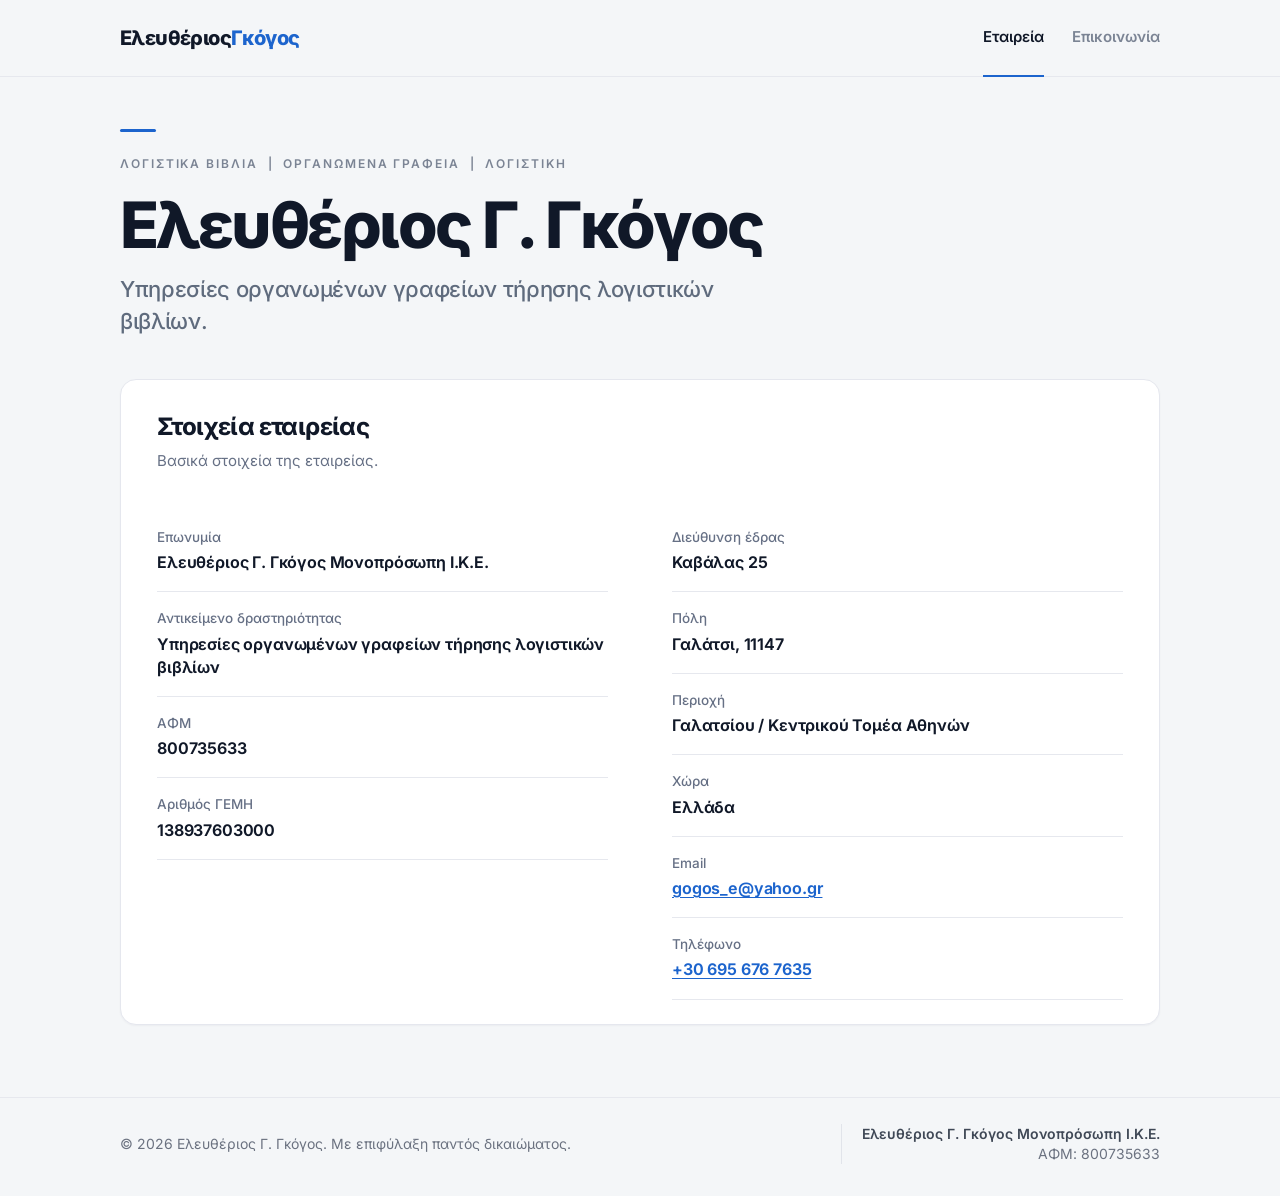
==== index.html @ e9eabc4c "Add the company website for Eleftherios G. Gogos IKE. Publish the company details and contact page a" ====
<!DOCTYPE html>
<html lang="el">
  <head>
    <meta charset="utf-8" />
    <meta name="viewport" content="width=device-width, initial-scale=1" />
    <title>Ελευθέριος Γ. Γκόγος | Μονοπρόσωπη Ι.Κ.Ε.</title>
    <meta
      name="description"
      content="Ελευθέριος Γ. Γκόγος Μονοπρόσωπη Ι.Κ.Ε. Υπηρεσίες οργανωμένων γραφείων τήρησης λογιστικών βιβλίων. Καβάλας 25, Γαλάτσι."
    />
    <meta name="theme-color" content="#f4f6f8" />
    <link rel="icon" href="/favicon.svg" type="image/svg+xml" />
    <link rel="stylesheet" href="/styles.css" />
    <script type="application/ld+json">
      {
        "@context": "https://schema.org",
        "@type": "AccountingService",
        "name": "Ελευθέριος Γ. Γκόγος Μονοπρόσωπη Ι.Κ.Ε.",
        "description": "Υπηρεσίες οργανωμένων γραφείων τήρησης λογιστικών βιβλίων",
        "email": "gogos_e@yahoo.gr",
        "telephone": "+306956767635",
        "taxID": "800735633",
        "address": {
          "@type": "PostalAddress",
          "streetAddress": "Καβάλας 25",
          "addressLocality": "Γαλάτσι",
          "postalCode": "11147",
          "addressRegion": "Κεντρικός Τομέας Αθηνών",
          "addressCountry": "GR"
        },
        "identifier": [
          {
            "@type": "PropertyValue",
            "name": "ΑΦΜ",
            "value": "800735633"
          },
          {
            "@type": "PropertyValue",
            "name": "ΓΕΜΗ",
            "value": "138937603000"
          }
        ]
      }
    </script>
  </head>
  <body>
    <a class="skip" href="#content">Μετάβαση στο περιεχόμενο</a>
    <header class="site-header">
      <div class="container header-inner">
        <a class="logo" href="/">Ελευθέριος <span>Γκόγος</span></a>
        <nav class="nav" aria-label="Κύρια">
          <a href="/" aria-current="page">Εταιρεία</a>
          <a href="/contact">Επικοινωνία</a>
        </nav>
      </div>
    </header>
    <main id="content">
      <div class="container">
        <div class="accent-bar" aria-hidden="true"></div>
        <p class="kicker">Λογιστικά βιβλία &nbsp;|&nbsp; Οργανωμένα γραφεία &nbsp;|&nbsp; Λογιστική</p>
        <h1>Ελευθέριος Γ. Γκόγος</h1>
        <p class="lede">Υπηρεσίες οργανωμένων γραφείων τήρησης λογιστικών βιβλίων.</p>

        <section class="card" aria-labelledby="company-heading">
          <h2 id="company-heading">Στοιχεία εταιρείας</h2>
          <p class="card-intro">Βασικά στοιχεία της εταιρείας.</p>
          <div class="info-grid">
            <dl>
              <div class="info-item">
                <dt>Επωνυμία</dt>
                <dd>Ελευθέριος Γ. Γκόγος Μονοπρόσωπη Ι.Κ.Ε.</dd>
              </div>
              <div class="info-item">
                <dt>Αντικείμενο δραστηριότητας</dt>
                <dd>Υπηρεσίες οργανωμένων γραφείων τήρησης λογιστικών βιβλίων</dd>
              </div>
              <div class="info-item">
                <dt>ΑΦΜ</dt>
                <dd>800735633</dd>
              </div>
              <div class="info-item">
                <dt>Αριθμός ΓΕΜΗ</dt>
                <dd>138937603000</dd>
              </div>
            </dl>
            <dl>
              <div class="info-item">
                <dt>Διεύθυνση έδρας</dt>
                <dd>Καβάλας 25</dd>
              </div>
              <div class="info-item">
                <dt>Πόλη</dt>
                <dd>Γαλάτσι, 11147</dd>
              </div>
              <div class="info-item">
                <dt>Περιοχή</dt>
                <dd>Γαλατσίου / Κεντρικού Τομέα Αθηνών</dd>
              </div>
              <div class="info-item">
                <dt>Χώρα</dt>
                <dd>Ελλάδα</dd>
              </div>
              <div class="info-item">
                <dt>Email</dt>
                <dd><a href="mailto:gogos_e@yahoo.gr">gogos_e@yahoo.gr</a></dd>
              </div>
              <div class="info-item">
                <dt>Τηλέφωνο</dt>
                <dd><a href="tel:+306956767635">+30 695 676 7635</a></dd>
              </div>
            </dl>
          </div>
        </section>
      </div>
    </main>
    <footer class="site-footer">
      <div class="container footer-inner">
        <p class="footer-copy">© 2026 Ελευθέριος Γ. Γκόγος. Με επιφύλαξη παντός δικαιώματος.</p>
        <div class="footer-meta">
          <p>
            <strong>Ελευθέριος Γ. Γκόγος Μονοπρόσωπη Ι.Κ.Ε.</strong>
            ΑΦΜ: 800735633
          </p>
        </div>
      </div>
    </footer>
  </body>
</html>
---- styles.css ----
@font-face {
  font-family: Inter;
  font-style: normal;
  font-weight: 100 900;
  font-display: swap;
  src: url("/fonts/inter-latin.woff2") format("woff2");
  unicode-range: U+0000-00FF, U+0131, U+0152-0153, U+02BB-02BC, U+02C6, U+02DA, U+02DC, U+0304, U+0308, U+0329, U+2000-206F, U+20AC, U+2122, U+2191, U+2193, U+2212, U+2215, U+FEFF, U+FFFD;
}

@font-face {
  font-family: Inter;
  font-style: normal;
  font-weight: 100 900;
  font-display: swap;
  src: url("/fonts/inter-greek.woff2") format("woff2");
  unicode-range: U+0370-0377, U+037A-037F, U+0384-038A, U+038C, U+038E-03A1, U+03A3-03FF;
}

:root {
  --bg: #f4f6f8;
  --ink: #101828;
  --muted: #667085;
  --label: #667085;
  --line: #e6e8ee;
  --accent: #1c64cd;
  --card: #ffffff;
  --max: 1040px;
}

* {
  box-sizing: border-box;
}

html {
  scroll-behavior: smooth;
}

body {
  margin: 0;
  min-height: 100vh;
  display: flex;
  flex-direction: column;
  background: var(--bg);
  color: var(--ink);
  font-family: Inter, "Segoe UI", Roboto, "Helvetica Neue", Arial, sans-serif;
  font-size: 16px;
  line-height: 1.5;
  text-rendering: optimizeLegibility;
}

::selection {
  background: #d6e4fa;
  color: var(--ink);
}

a {
  color: var(--accent);
}

.skip {
  position: absolute;
  left: 16px;
  top: -48px;
  z-index: 20;
  padding: 8px 12px;
  border-radius: 8px;
  background: var(--ink);
  color: #fff;
  text-decoration: none;
}

.skip:focus {
  top: 12px;
}

.container {
  width: min(var(--max), calc(100% - 48px));
  margin-inline: auto;
}

.site-header {
  background: var(--bg);
  border-bottom: 1px solid var(--line);
}

.header-inner {
  display: flex;
  align-items: stretch;
  justify-content: space-between;
  gap: 24px;
  min-height: 76px;
}

.logo {
  display: flex;
  align-items: center;
  color: var(--ink);
  font-size: 20px;
  font-weight: 800;
  letter-spacing: -0.03em;
  text-decoration: none;
  line-height: 1.2;
}

.logo span {
  color: var(--accent);
}

.nav {
  display: flex;
  align-items: stretch;
  gap: 28px;
}

.nav a {
  display: flex;
  align-items: center;
  color: #7b8494;
  font-size: 15px;
  font-weight: 600;
  text-decoration: none;
  border-bottom: 2px solid transparent;
  margin-bottom: -1px;
}

.nav a:hover {
  color: var(--ink);
}

.nav a[aria-current="page"] {
  color: var(--ink);
  border-bottom-color: var(--accent);
}

.nav a:focus-visible,
.logo:focus-visible,
.info-item a:focus-visible,
.text-link:focus-visible {
  outline: 2px solid var(--accent);
  outline-offset: 3px;
  border-radius: 2px;
}

main {
  flex: 1;
  padding: 52px 0 72px;
}

.accent-bar {
  width: 36px;
  height: 3px;
  margin: 0 0 22px;
  border-radius: 999px;
  background: var(--accent);
}

.kicker {
  margin: 0 0 18px;
  color: #7b8494;
  font-size: 12px;
  font-weight: 600;
  letter-spacing: 0.16em;
  line-height: 1.7;
  text-transform: uppercase;
}

h1 {
  margin: 0;
  color: var(--ink);
  font-size: clamp(42px, 5.6vw, 64px);
  font-weight: 800;
  letter-spacing: -0.04em;
  line-height: 1.02;
}

.lede {
  margin: 16px 0 0;
  max-width: 38rem;
  color: #5f6b7d;
  font-size: clamp(18px, 2.1vw, 22px);
  font-weight: 500;
  letter-spacing: -0.015em;
  line-height: 1.45;
}

.card {
  margin-top: 42px;
  padding: 32px 36px 8px;
  border: 1px solid #e5e7ee;
  border-radius: 16px;
  background: var(--card);
  box-shadow: 0 1px 2px rgba(16, 24, 40, 0.04);
}

.card h2 {
  margin: 0;
  font-size: 24px;
  font-weight: 750;
  letter-spacing: -0.025em;
  line-height: 1.25;
}

.card-intro {
  margin: 8px 0 0;
  color: var(--muted);
  font-size: 15px;
}

.info-grid {
  display: grid;
  grid-template-columns: 1fr 1fr;
  column-gap: 64px;
  margin-top: 22px;
}

.info-item {
  padding: 16px 0 17px;
  border-bottom: 1px solid var(--line);
}

.info-item dt {
  margin: 0 0 4px;
  color: var(--label);
  font-size: 13.5px;
  font-weight: 500;
}

.info-item dd {
  margin: 0;
  color: var(--ink);
  font-size: 16px;
  font-weight: 650;
  letter-spacing: -0.01em;
  line-height: 1.45;
  overflow-wrap: anywhere;
}

.info-item a {
  font-weight: 650;
  text-underline-offset: 3px;
}

.info-item a:hover {
  color: #154ea3;
}

.site-footer {
  border-top: 1px solid var(--line);
  padding: 26px 0 32px;
}

.footer-inner {
  display: flex;
  align-items: center;
  justify-content: space-between;
  gap: 24px;
}

.footer-copy,
.footer-meta p {
  margin: 0;
  color: #6b7280;
  font-size: 14px;
  line-height: 1.45;
}

.footer-meta {
  display: flex;
  align-items: center;
  gap: 20px;
  text-align: right;
}

.footer-meta::before {
  content: "";
  width: 1px;
  align-self: stretch;
  background: #e1e4ea;
}

.footer-meta strong {
  display: block;
  color: #3f4856;
  font-weight: 600;
}

@media (max-width: 800px) {
  .container {
    width: min(var(--max), calc(100% - 32px));
  }

  .info-grid {
    grid-template-columns: 1fr;
    column-gap: 0;
  }

  .card {
    padding: 24px 20px 8px;
  }

  .footer-inner {
    align-items: flex-start;
    flex-direction: column;
  }

  .footer-meta {
    padding-top: 16px;
    border-top: 1px solid var(--line);
    text-align: left;
  }

  .footer-meta::before {
    display: none;
  }

  main {
    padding: 36px 0 48px;
  }
}

@media (max-width: 560px) {
  .header-inner {
    min-height: 64px;
    gap: 12px;
  }

  .logo {
    font-size: 17px;
  }

  .nav {
    gap: 16px;
  }

  .nav a {
    font-size: 14px;
  }

}

@media print {
  .skip,
  .nav {
    display: none;
  }

  body,
  .site-header {
    background: #fff;
  }

  .card {
    box-shadow: none;
  }

  a {
    text-decoration: none;
  }
}
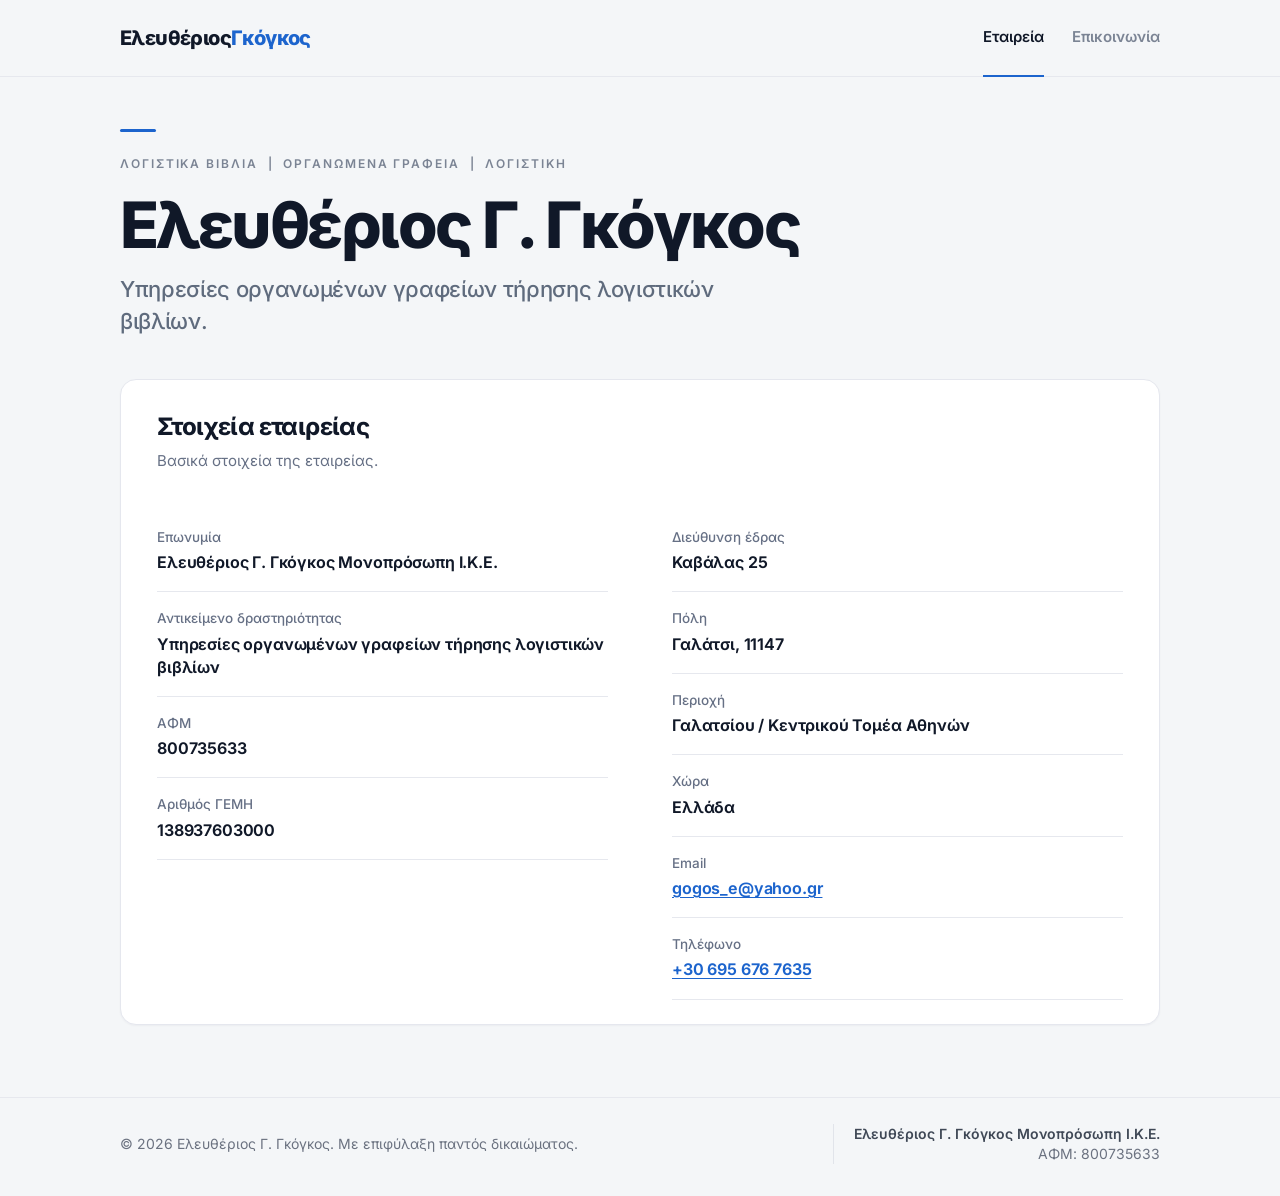
==== commit ce6224ea: "Rename the surname Γκόγος to Γκόγκος across the site. The email address stays gogos_e@yahoo.gr.  Co-" ====
--- a/index.html
+++ b/index.html
@@ -3,10 +3,10 @@
   <head>
     <meta charset="utf-8" />
     <meta name="viewport" content="width=device-width, initial-scale=1" />
-    <title>Ελευθέριος Γ. Γκόγος | Μονοπρόσωπη Ι.Κ.Ε.</title>
+    <title>Ελευθέριος Γ. Γκόγκος | Μονοπρόσωπη Ι.Κ.Ε.</title>
     <meta
       name="description"
-      content="Ελευθέριος Γ. Γκόγος Μονοπρόσωπη Ι.Κ.Ε. Υπηρεσίες οργανωμένων γραφείων τήρησης λογιστικών βιβλίων. Καβάλας 25, Γαλάτσι."
+      content="Ελευθέριος Γ. Γκόγκος Μονοπρόσωπη Ι.Κ.Ε. Υπηρεσίες οργανωμένων γραφείων τήρησης λογιστικών βιβλίων. Καβάλας 25, Γαλάτσι."
     />
     <meta name="theme-color" content="#f4f6f8" />
     <link rel="icon" href="/favicon.svg" type="image/svg+xml" />
@@ -15,7 +15,7 @@
       {
         "@context": "https://schema.org",
         "@type": "AccountingService",
-        "name": "Ελευθέριος Γ. Γκόγος Μονοπρόσωπη Ι.Κ.Ε.",
+        "name": "Ελευθέριος Γ. Γκόγκος Μονοπρόσωπη Ι.Κ.Ε.",
         "description": "Υπηρεσίες οργανωμένων γραφείων τήρησης λογιστικών βιβλίων",
         "email": "gogos_e@yahoo.gr",
         "telephone": "+306956767635",
@@ -47,7 +47,7 @@
     <a class="skip" href="#content">Μετάβαση στο περιεχόμενο</a>
     <header class="site-header">
       <div class="container header-inner">
-        <a class="logo" href="/">Ελευθέριος <span>Γκόγος</span></a>
+        <a class="logo" href="/">Ελευθέριος <span>Γκόγκος</span></a>
         <nav class="nav" aria-label="Κύρια">
           <a href="/" aria-current="page">Εταιρεία</a>
           <a href="/contact">Επικοινωνία</a>
@@ -58,7 +58,7 @@
       <div class="container">
         <div class="accent-bar" aria-hidden="true"></div>
         <p class="kicker">Λογιστικά βιβλία &nbsp;|&nbsp; Οργανωμένα γραφεία &nbsp;|&nbsp; Λογιστική</p>
-        <h1>Ελευθέριος Γ. Γκόγος</h1>
+        <h1>Ελευθέριος Γ. Γκόγκος</h1>
         <p class="lede">Υπηρεσίες οργανωμένων γραφείων τήρησης λογιστικών βιβλίων.</p>
 
         <section class="card" aria-labelledby="company-heading">
@@ -68,7 +68,7 @@
             <dl>
               <div class="info-item">
                 <dt>Επωνυμία</dt>
-                <dd>Ελευθέριος Γ. Γκόγος Μονοπρόσωπη Ι.Κ.Ε.</dd>
+                <dd>Ελευθέριος Γ. Γκόγκος Μονοπρόσωπη Ι.Κ.Ε.</dd>
               </div>
               <div class="info-item">
                 <dt>Αντικείμενο δραστηριότητας</dt>
@@ -115,10 +115,10 @@
     </main>
     <footer class="site-footer">
       <div class="container footer-inner">
-        <p class="footer-copy">© 2026 Ελευθέριος Γ. Γκόγος. Με επιφύλαξη παντός δικαιώματος.</p>
+        <p class="footer-copy">© 2026 Ελευθέριος Γ. Γκόγκος. Με επιφύλαξη παντός δικαιώματος.</p>
         <div class="footer-meta">
           <p>
-            <strong>Ελευθέριος Γ. Γκόγος Μονοπρόσωπη Ι.Κ.Ε.</strong>
+            <strong>Ελευθέριος Γ. Γκόγκος Μονοπρόσωπη Ι.Κ.Ε.</strong>
             ΑΦΜ: 800735633
           </p>
         </div>
